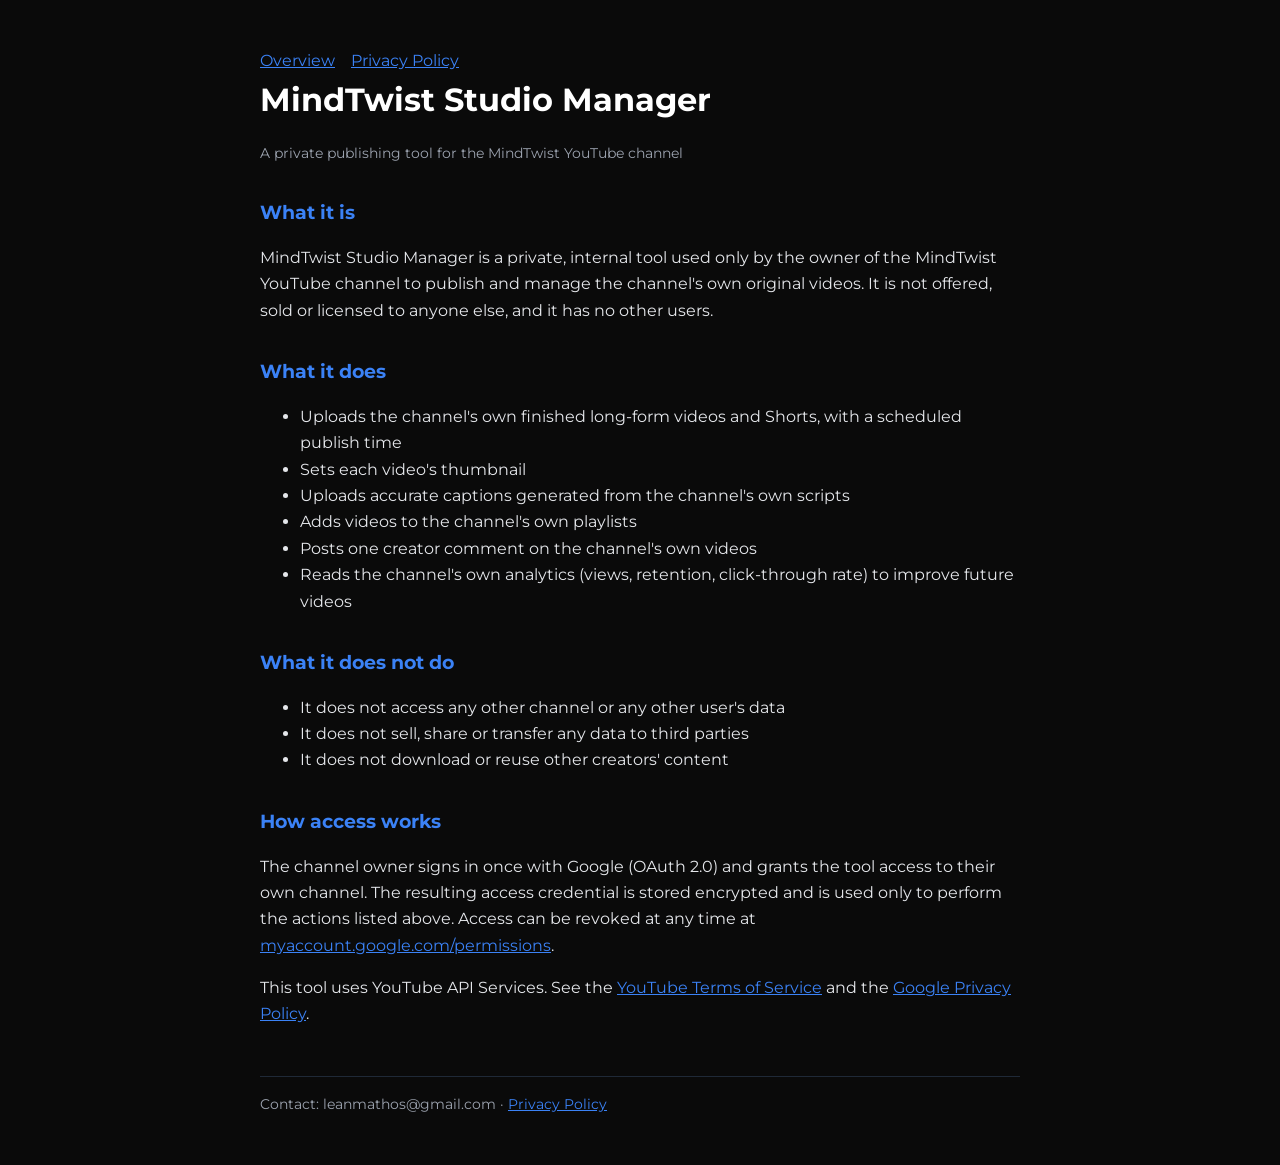
==== index.html @ 5e71444a "Add MindTwist Studio Manager overview and privacy policy pages Co-Authored-By: Claude Opus 5.5 <nore" ====
<!DOCTYPE html>
<html lang="en"><head><meta charset="utf-8"><meta name="viewport" content="width=device-width,initial-scale=1">
<title>MindTwist Studio Manager</title>
<link href="https://fonts.googleapis.com/css2?family=Montserrat:wght@400;700&display=swap" rel="stylesheet">
<link rel="stylesheet" href="style.css"></head>
<body><main>
<nav><a href="index.html">Overview</a><a href="privacy.html">Privacy Policy</a></nav>
<h1>MindTwist Studio Manager</h1>
<p class="muted">A private publishing tool for the MindTwist YouTube channel</p>

<h2>What it is</h2>
<p>MindTwist Studio Manager is a private, internal tool used only by the owner of the MindTwist YouTube channel to publish and manage the channel's own original videos. It is not offered, sold or licensed to anyone else, and it has no other users.</p>

<h2>What it does</h2>
<ul>
<li>Uploads the channel's own finished long-form videos and Shorts, with a scheduled publish time</li>
<li>Sets each video's thumbnail</li>
<li>Uploads accurate captions generated from the channel's own scripts</li>
<li>Adds videos to the channel's own playlists</li>
<li>Posts one creator comment on the channel's own videos</li>
<li>Reads the channel's own analytics (views, retention, click-through rate) to improve future videos</li>
</ul>

<h2>What it does not do</h2>
<ul>
<li>It does not access any other channel or any other user's data</li>
<li>It does not sell, share or transfer any data to third parties</li>
<li>It does not download or reuse other creators' content</li>
</ul>

<h2>How access works</h2>
<p>The channel owner signs in once with Google (OAuth 2.0) and grants the tool access to their own channel. The resulting access credential is stored encrypted and is used only to perform the actions listed above. Access can be revoked at any time at <a href="https://myaccount.google.com/permissions">myaccount.google.com/permissions</a>.</p>

<p>This tool uses YouTube API Services. See the <a href="https://www.youtube.com/t/terms">YouTube Terms of Service</a> and the <a href="https://policies.google.com/privacy">Google Privacy Policy</a>.</p>

<footer class="muted">Contact: leanmathos@gmail.com · <a href="privacy.html">Privacy Policy</a></footer>
</main></body></html>
---- style.css ----
body{margin:0;background:#0A0A0A;color:#FFFFFF;font-family:Montserrat,Arial,sans-serif;line-height:1.65}
main{max-width:760px;margin:0 auto;padding:48px 24px}
h1{font-size:2rem;margin:0 0 8px}h2{color:#3B82F6;font-size:1.2rem;margin-top:32px}
a{color:#3B82F6}p,li{color:#E5E7EB}.muted{color:#9CA3AF;font-size:.9rem}
nav a{margin-right:16px}footer{margin-top:48px;border-top:1px solid #1F2937;padding-top:16px}
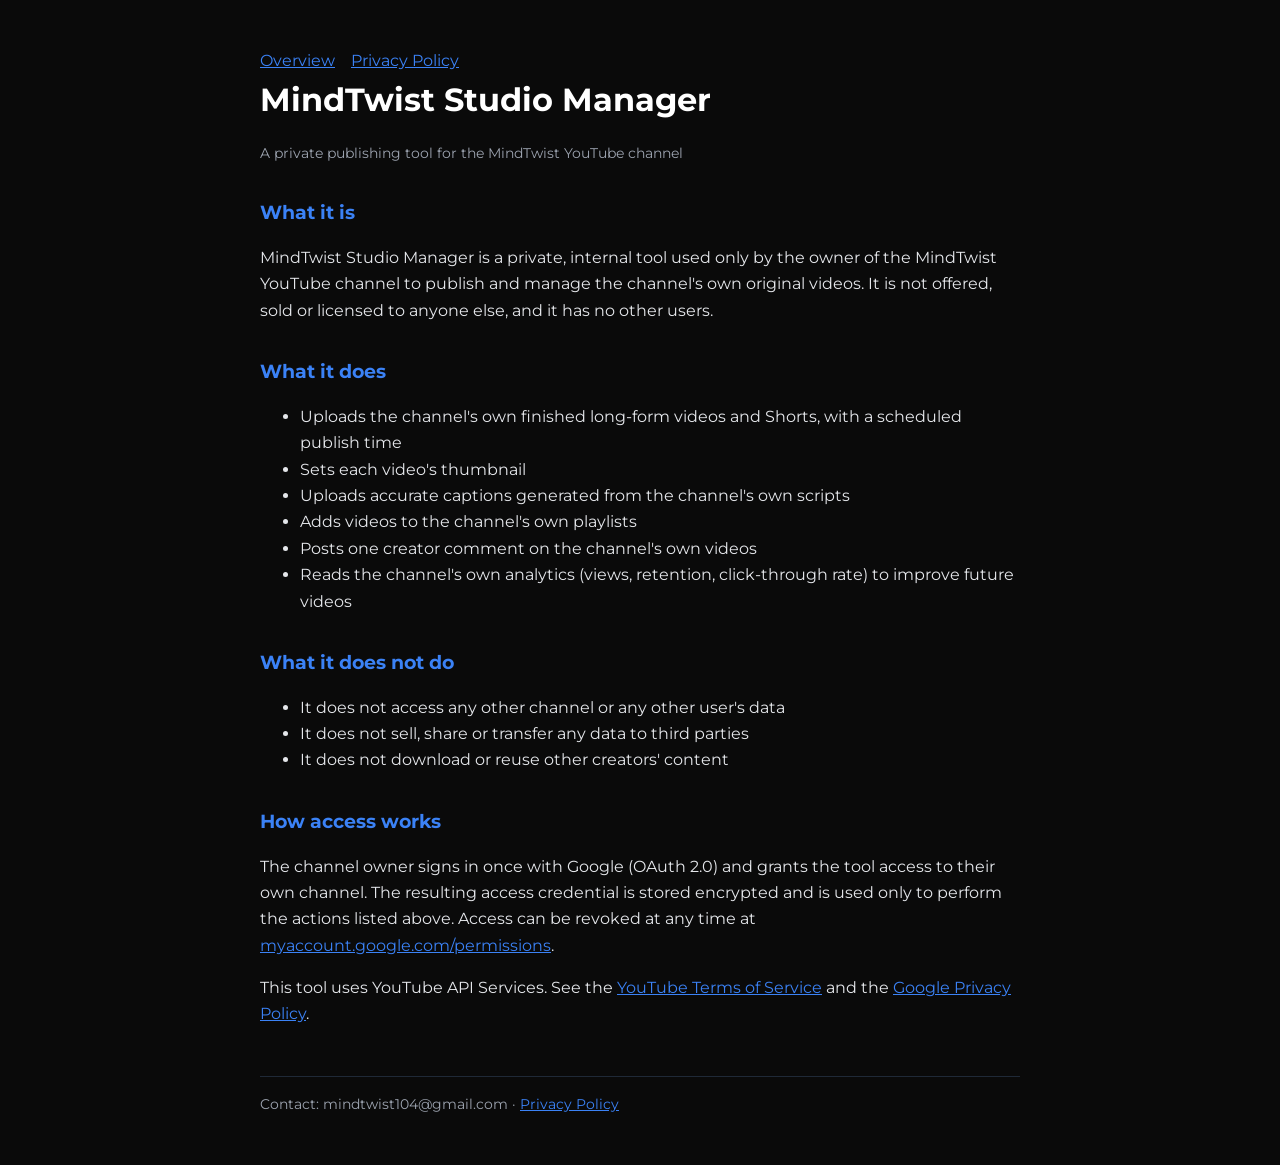
==== commit 1ab49d68: "Replace contact email with mindtwist104@gmail.com Co-Authored-By: Claude Opus 5.5 <noreply@anthropic" ====
--- a/index.html
+++ b/index.html
@@ -33,5 +33,5 @@
 
 <p>This tool uses YouTube API Services. See the <a href="https://www.youtube.com/t/terms">YouTube Terms of Service</a> and the <a href="https://policies.google.com/privacy">Google Privacy Policy</a>.</p>
 
-<footer class="muted">Contact: leanmathos@gmail.com · <a href="privacy.html">Privacy Policy</a></footer>
+<footer class="muted">Contact: mindtwist104@gmail.com · <a href="privacy.html">Privacy Policy</a></footer>
 </main></body></html>
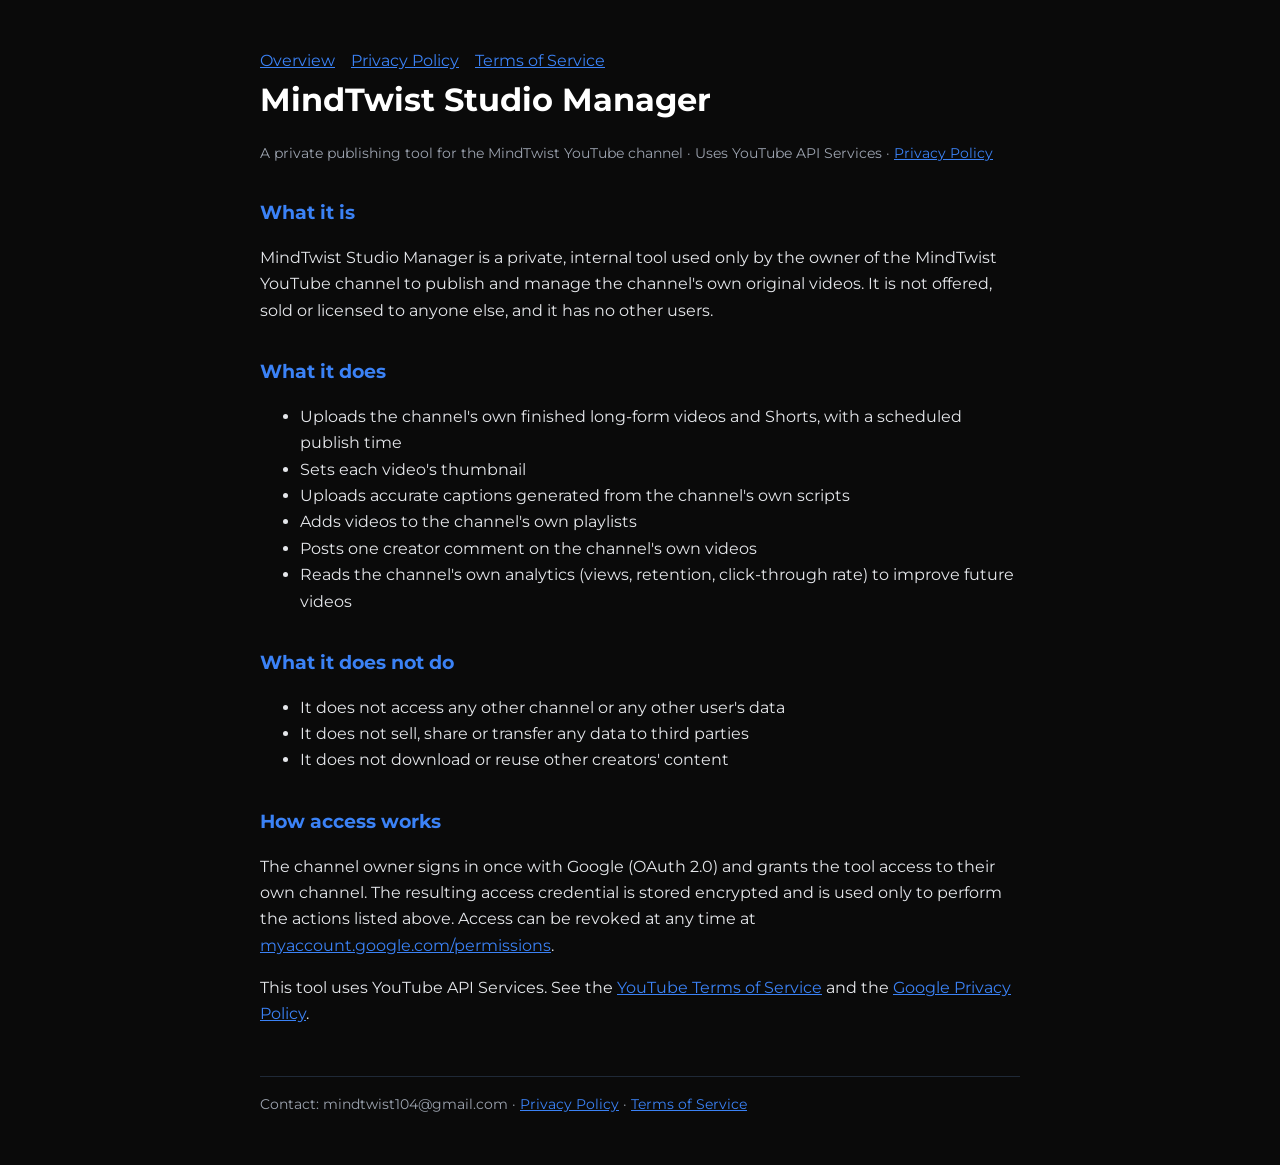
==== commit 2bdf942a: "Add Terms of Service page and data deletion section for YouTube API audit Co-Authored-By: Claude Opu" ====
--- a/index.html
+++ b/index.html
@@ -4,9 +4,9 @@
 <link href="https://fonts.googleapis.com/css2?family=Montserrat:wght@400;700&display=swap" rel="stylesheet">
 <link rel="stylesheet" href="style.css"></head>
 <body><main>
-<nav><a href="index.html">Overview</a><a href="privacy.html">Privacy Policy</a></nav>
+<nav><a href="index.html">Overview</a><a href="privacy.html">Privacy Policy</a><a href="terms.html">Terms of Service</a></nav>
 <h1>MindTwist Studio Manager</h1>
-<p class="muted">A private publishing tool for the MindTwist YouTube channel</p>
+<p class="muted">A private publishing tool for the MindTwist YouTube channel · Uses YouTube API Services · <a href="privacy.html">Privacy Policy</a></p>
 
 <h2>What it is</h2>
 <p>MindTwist Studio Manager is a private, internal tool used only by the owner of the MindTwist YouTube channel to publish and manage the channel's own original videos. It is not offered, sold or licensed to anyone else, and it has no other users.</p>
@@ -33,5 +33,5 @@
 
 <p>This tool uses YouTube API Services. See the <a href="https://www.youtube.com/t/terms">YouTube Terms of Service</a> and the <a href="https://policies.google.com/privacy">Google Privacy Policy</a>.</p>
 
-<footer class="muted">Contact: mindtwist104@gmail.com · <a href="privacy.html">Privacy Policy</a></footer>
+<footer class="muted">Contact: mindtwist104@gmail.com · <a href="privacy.html">Privacy Policy</a> · <a href="terms.html">Terms of Service</a></footer>
 </main></body></html>
